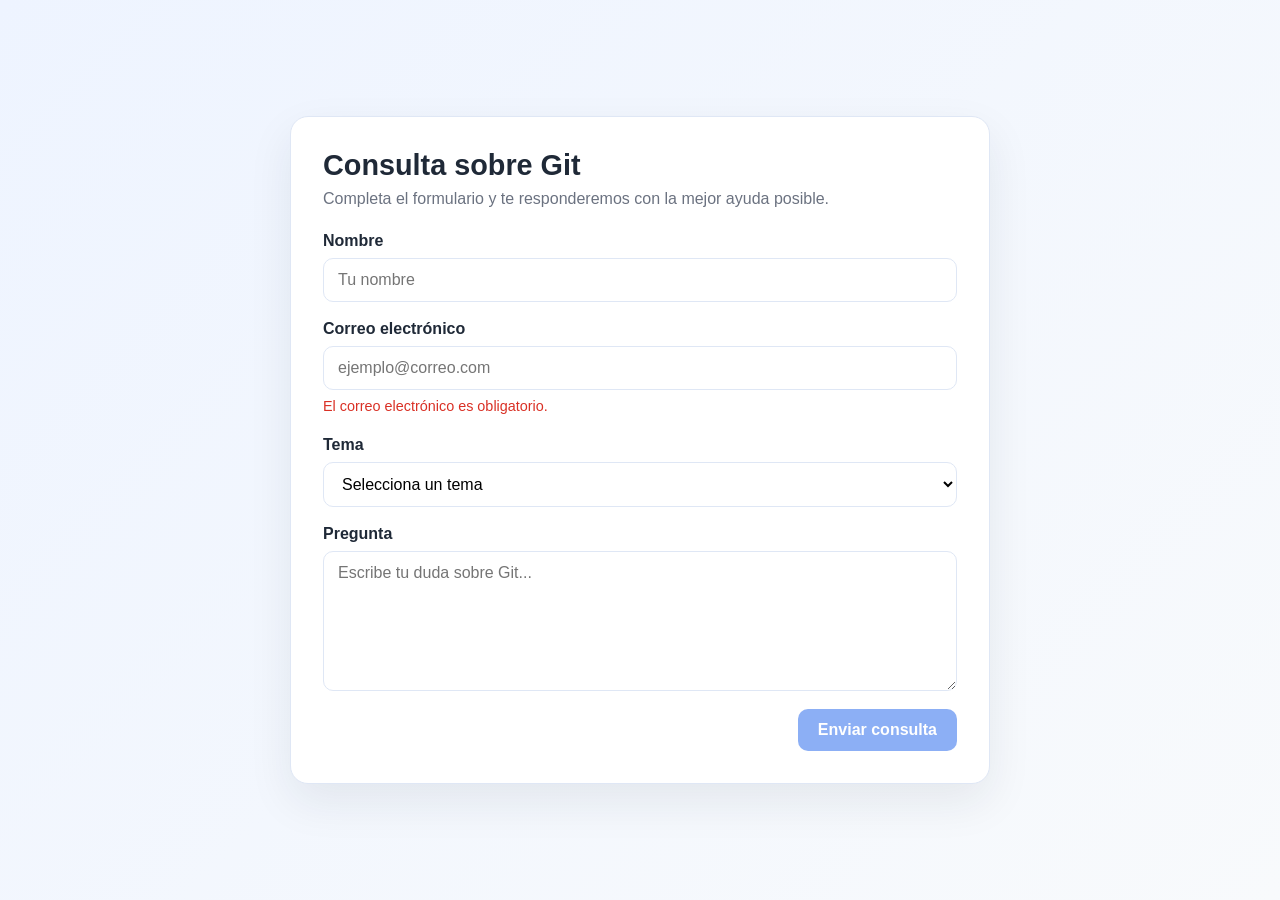
==== formulario.html @ 4485e9de "Pagina contacto" ====
<!DOCTYPE html>
<html lang="es">
  <head>
    <meta charset="UTF-8" />
    <meta name="viewport" content="width=device-width, initial-scale=1.0" />
    <title>Formulario de consulta sobre Git</title>
    <link rel="stylesheet" href="formulario.css" />
  </head>
  <body>
    <main class="container">
      <h1>Consulta sobre Git</h1>
      <p class="subtitle">Completa el formulario y te responderemos con la mejor ayuda posible.</p>

      <form id="gitForm" novalidate>
        <div class="field">
          <label for="nombre">Nombre</label>
          <input id="nombre" name="nombre" type="text" placeholder="Tu nombre" required />
        </div>

        <div class="field">
          <label for="email">Correo electrónico</label>
          <input id="email" name="email" type="email" placeholder="ejemplo@correo.com" required aria-describedby="emailError" />
          <div id="emailError" class="error-message" aria-live="polite"></div>
        </div>

        <div class="field">
          <label for="tema">Tema</label>
          <select id="tema" name="tema" required>
            <option value="">Selecciona un tema</option>
            <option value="repositorios">Repositorios</option>
            <option value="ramas">Ramas</option>
            <option value="commits">Commits</option>
            <option value="merge-conflictos">Merge / conflictos</option>
            <option value="pull-request">Pull Request</option>
            <option value="otro">Otro</option>
          </select>
        </div>

        <div class="field">
          <label for="mensaje">Pregunta</label>
          <textarea id="mensaje" name="mensaje" placeholder="Escribe tu duda sobre Git..." required></textarea>
        </div>

        <div class="actions">
          <button id="submitBtn" type="submit" disabled>Enviar consulta</button>
        </div>
      </form>
    </main>

    <script src="formulario.js"></script>
  </body>
</html>
---- formulario.css ----
:root {
  --bg: #f4f7fb;
  --card: #ffffff;
  --primary: #2f6fed;
  --primary-dark: #244fb3;
  --border: #dfe7f5;
  --text: #1f2937;
  --muted: #6b7280;
  --error: #d93025;
  --success: #1a9d5c;
}

* {
  box-sizing: border-box;
}

body {
  margin: 0;
  min-height: 100vh;
  display: grid;
  place-items: center;
  font-family: Arial, Helvetica, sans-serif;
  background: linear-gradient(135deg, #eef4ff, #f8fafc);
  color: var(--text);
}

.container {
  width: min(100%, 700px);
  background: var(--card);
  border: 1px solid var(--border);
  border-radius: 18px;
  box-shadow: 0 18px 45px rgba(31, 41, 55, 0.08);
  padding: 32px;
}

h1 {
  margin: 0 0 8px;
  font-size: clamp(1.8rem, 2vw, 2.3rem);
}

.subtitle {
  margin: 0 0 24px;
  color: var(--muted);
}

form {
  display: grid;
  gap: 18px;
}

.field {
  display: grid;
  gap: 8px;
}

label {
  font-weight: 700;
}

input,
select,
textarea,
button {
  font: inherit;
}

input,
select,
textarea {
  width: 100%;
  padding: 12px 14px;
  border: 1px solid var(--border);
  border-radius: 10px;
  background: #fff;
  transition: border-color 0.2s ease, box-shadow 0.2s ease;
}

input:focus,
select:focus,
textarea:focus {
  outline: none;
  border-color: var(--primary);
  box-shadow: 0 0 0 3px rgba(47, 111, 237, 0.12);
}

input.invalid,
textarea.invalid {
  border-color: var(--error);
  box-shadow: 0 0 0 3px rgba(217, 48, 37, 0.12);
}

textarea {
  min-height: 140px;
  resize: vertical;
}

.error-message {
  min-height: 20px;
  color: var(--error);
  font-size: 0.9rem;
}

.actions {
  display: flex;
  justify-content: flex-end;
}

button {
  border: none;
  border-radius: 10px;
  background: var(--primary);
  color: #fff;
  padding: 12px 20px;
  font-weight: 700;
  cursor: pointer;
  transition: background 0.2s ease, transform 0.2s ease, opacity 0.2s ease;
}

button:hover:not(:disabled) {
  background: var(--primary-dark);
  transform: translateY(-1px);
}

button:disabled {
  opacity: 0.55;
  cursor: not-allowed;
}
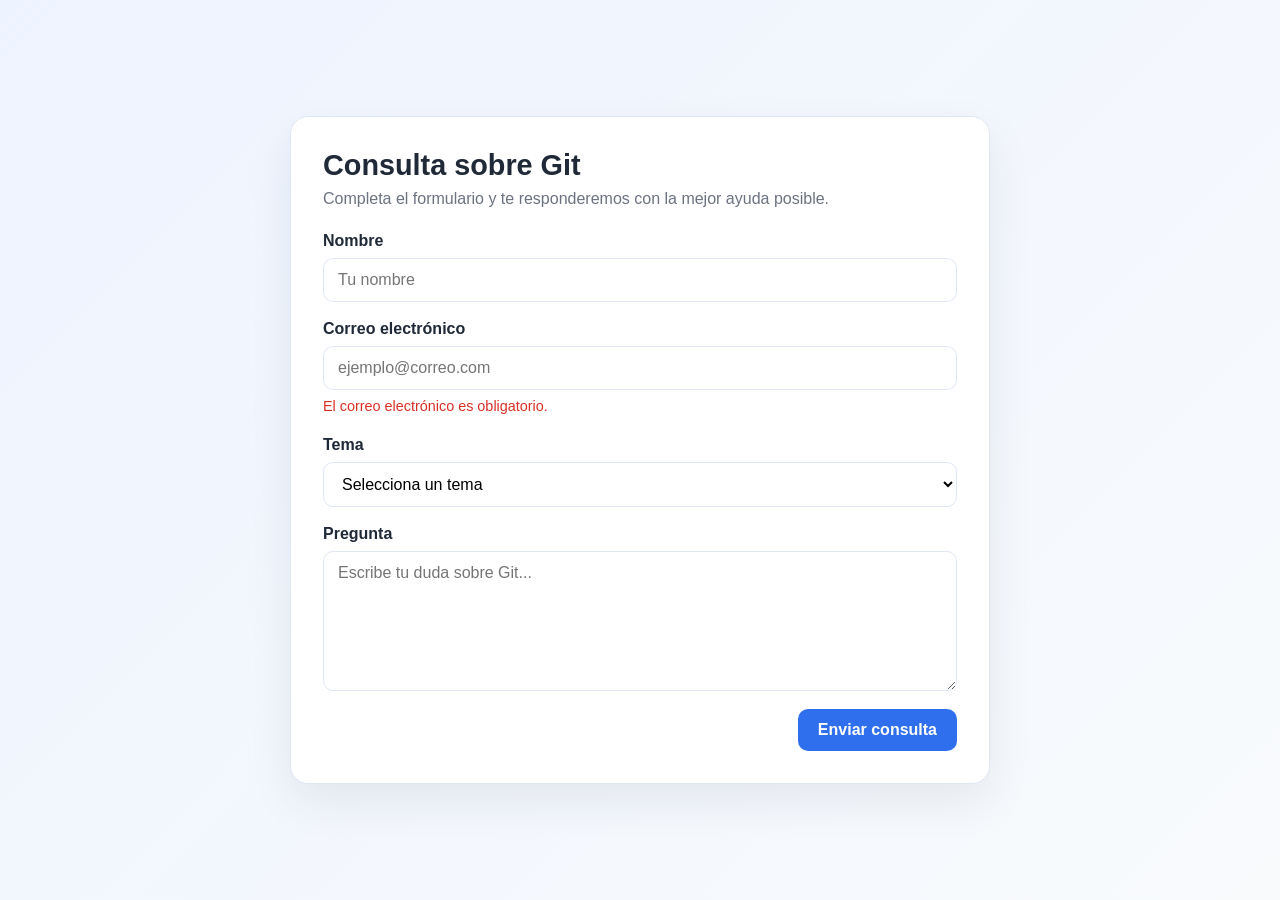
==== commit a56827d1: "Disabled" ====
--- a/formulario.html
+++ b/formulario.html
@@ -11,7 +11,7 @@
       <h1>Consulta sobre Git</h1>
       <p class="subtitle">Completa el formulario y te responderemos con la mejor ayuda posible.</p>
 
-      <form id="gitForm" novalidate>
+      <form id="gitForm" netlify>
         <div class="field">
           <label for="nombre">Nombre</label>
           <input id="nombre" name="nombre" type="text" placeholder="Tu nombre" required />
@@ -42,7 +42,7 @@
         </div>
 
         <div class="actions">
-          <button id="submitBtn" type="submit" disabled>Enviar consulta</button>
+          <button id="submitBtn" type="submit">Enviar consulta</button>
         </div>
       </form>
     </main>
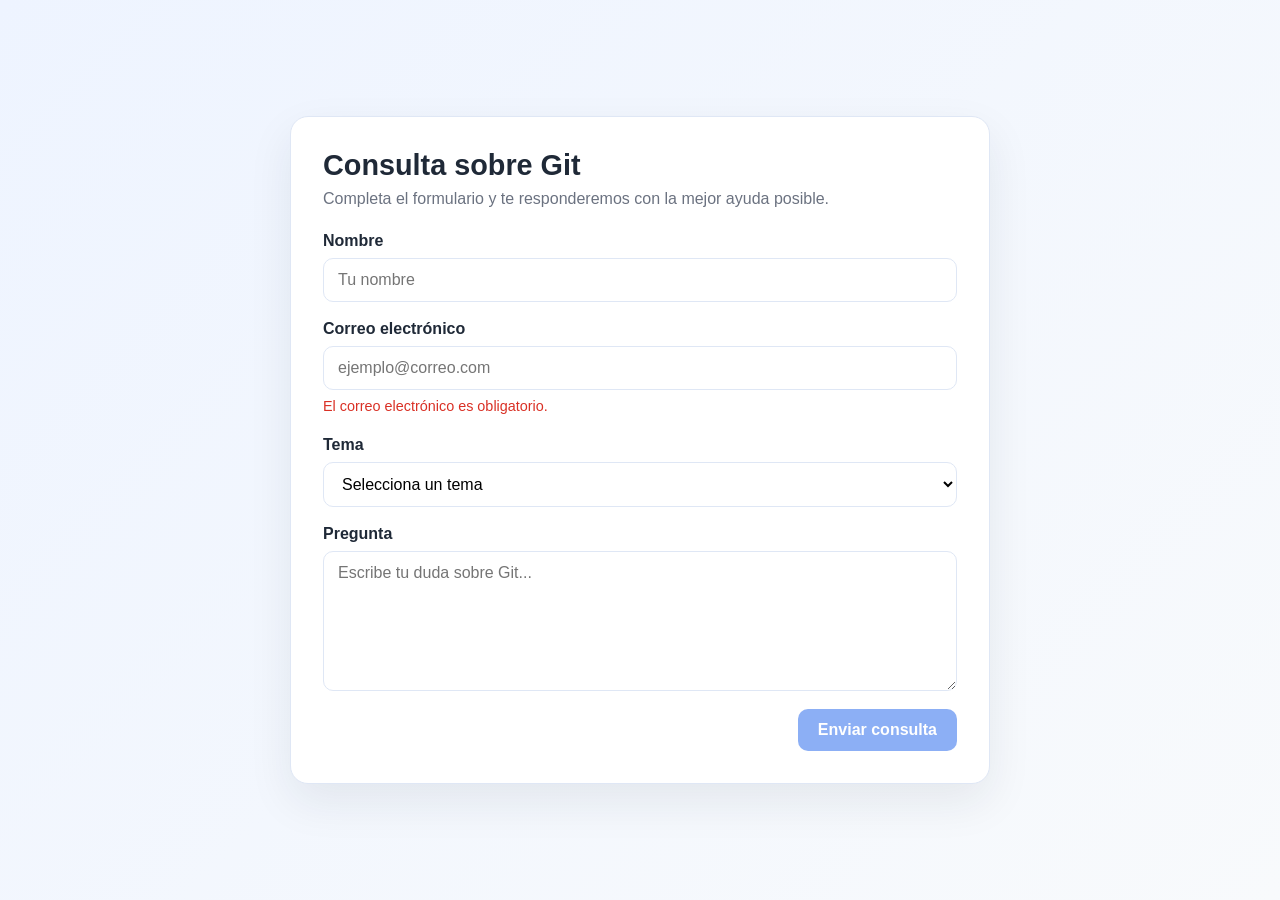
==== commit 49453c42: "Form nuevo" ====
--- a/formulario.html
+++ b/formulario.html
@@ -11,7 +11,7 @@
       <h1>Consulta sobre Git</h1>
       <p class="subtitle">Completa el formulario y te responderemos con la mejor ayuda posible.</p>
 
-      <form id="gitForm" netlify>
+      <form id="gitForm" name="git-contact-form" method="POST" data-netlify="true">
         <div class="field">
           <label for="nombre">Nombre</label>
           <input id="nombre" name="nombre" type="text" placeholder="Tu nombre" required />
